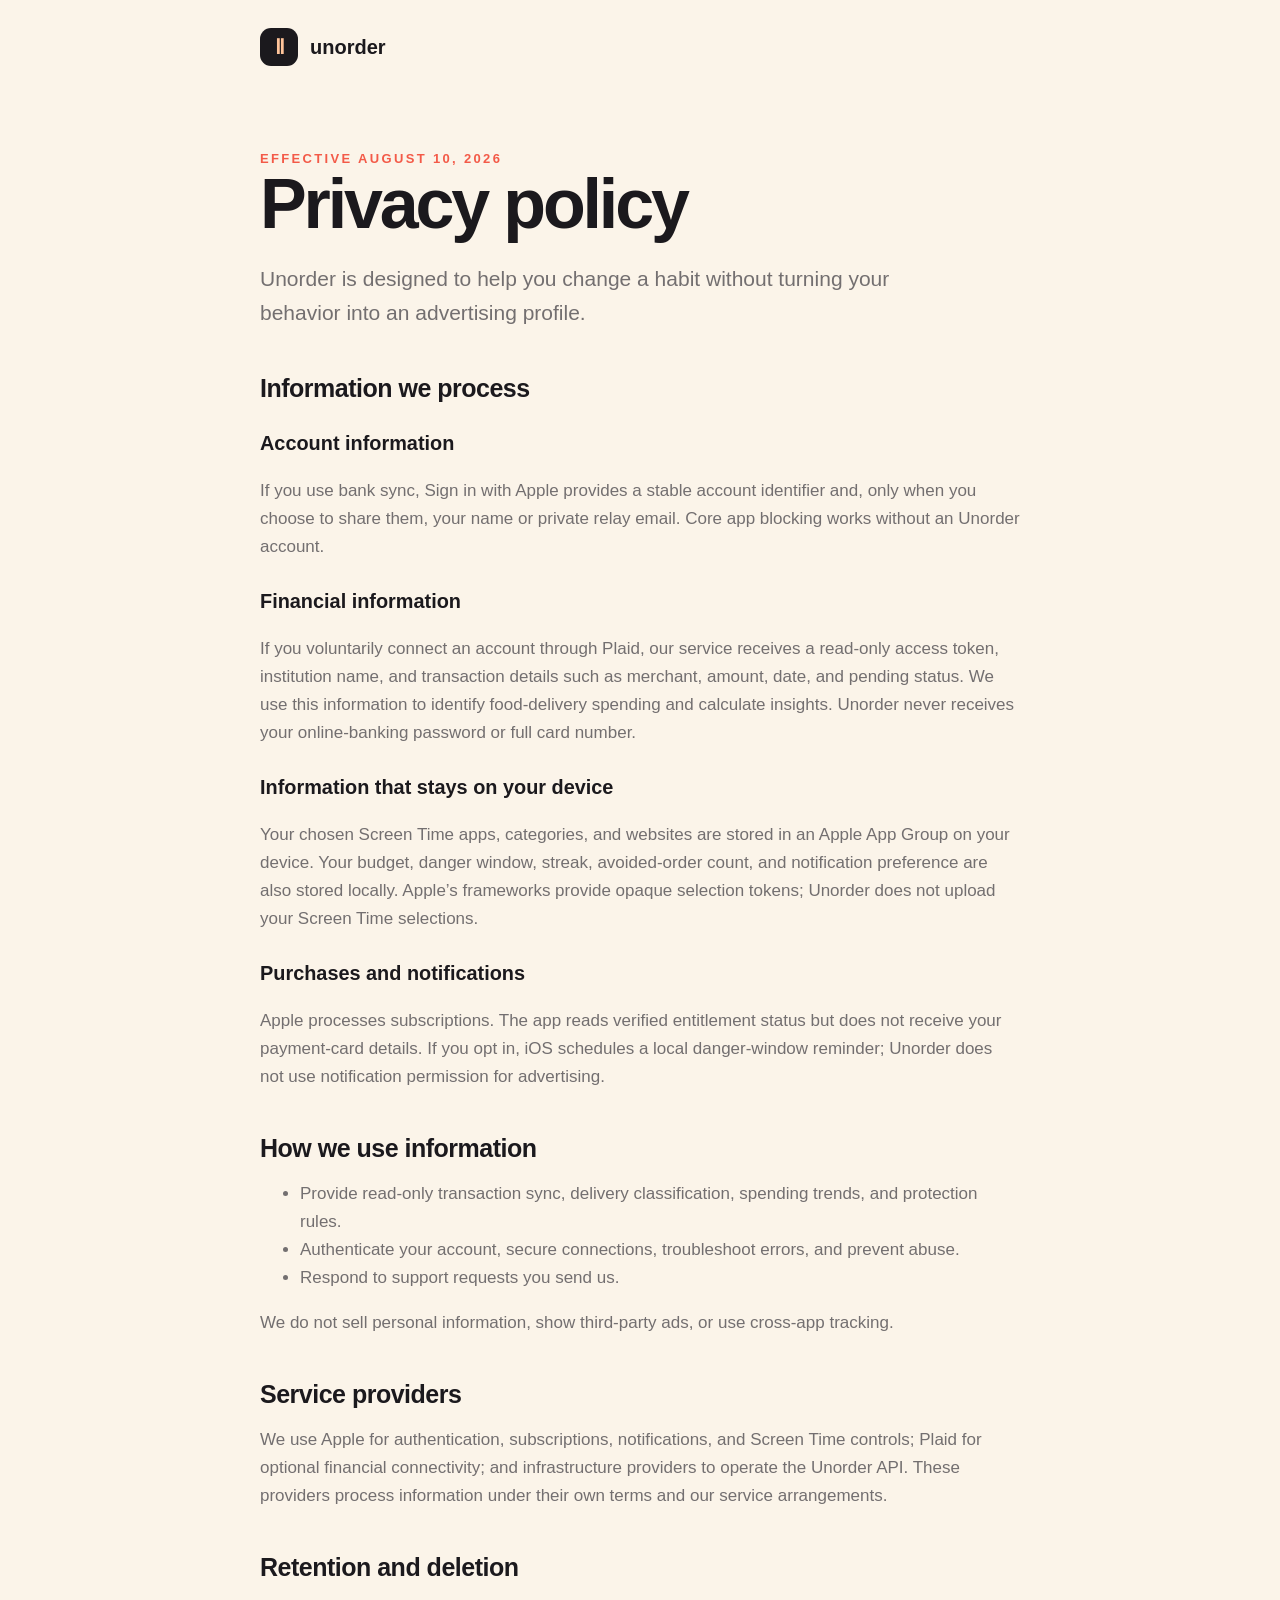
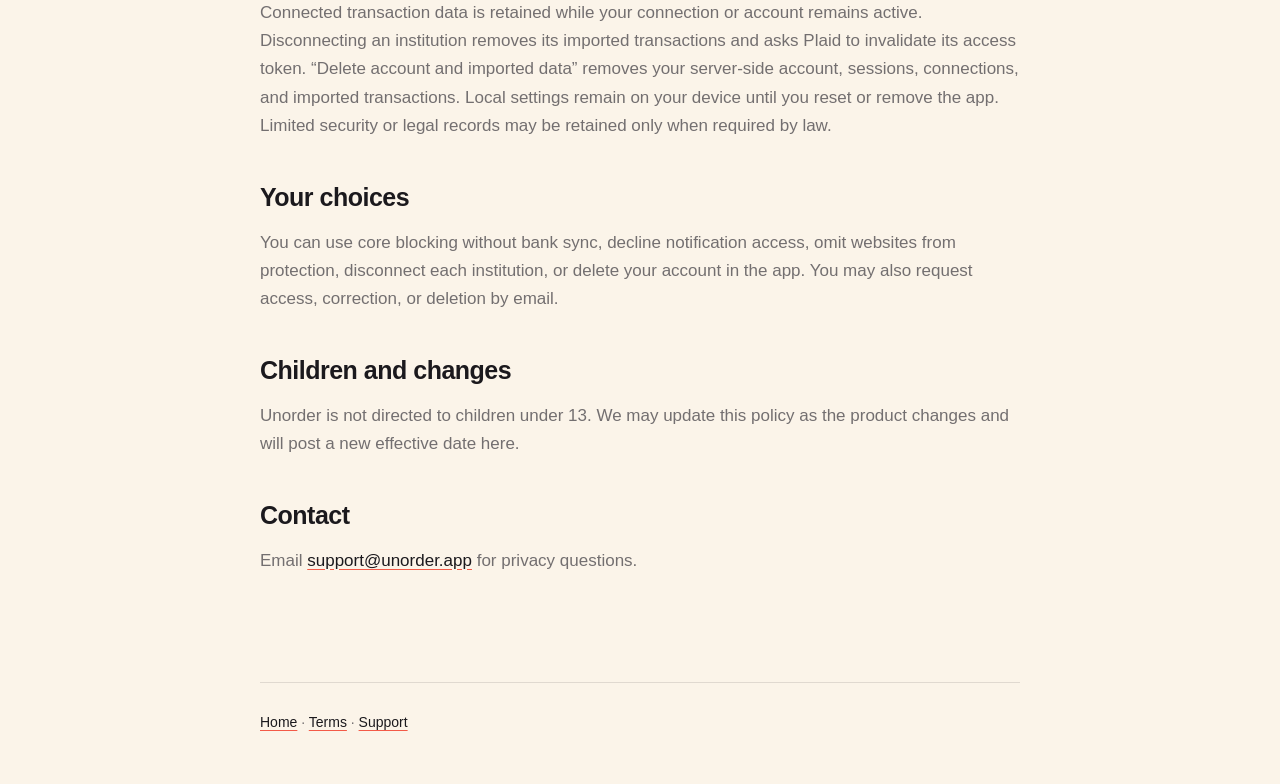
==== privacy.html @ b569569a "Build Unorder iOS 1.0" ====
<!doctype html><html lang="en"><head><meta charset="utf-8"><meta name="viewport" content="width=device-width,initial-scale=1"><title>Privacy Policy — Unorder</title><link rel="stylesheet" href="/styles.css"></head><body><nav><span class="mark">Ⅱ</span> unorder</nav><main><div class="eyebrow">Effective August 10, 2026</div><h1>Privacy policy</h1><p class="lede">Unorder is designed to help you change a habit without turning your behavior into an advertising profile.</p><h2>Information we process</h2><h3>Account information</h3><p>If you use bank sync, Sign in with Apple provides a stable account identifier and, only when you choose to share them, your name or private relay email. Core app blocking works without an Unorder account.</p><h3>Financial information</h3><p>If you voluntarily connect an account through Plaid, our service receives a read-only access token, institution name, and transaction details such as merchant, amount, date, and pending status. We use this information to identify food-delivery spending and calculate insights. Unorder never receives your online-banking password or full card number.</p><h3>Information that stays on your device</h3><p>Your chosen Screen Time apps, categories, and websites are stored in an Apple App Group on your device. Your budget, danger window, streak, avoided-order count, and notification preference are also stored locally. Apple’s frameworks provide opaque selection tokens; Unorder does not upload your Screen Time selections.</p><h3>Purchases and notifications</h3><p>Apple processes subscriptions. The app reads verified entitlement status but does not receive your payment-card details. If you opt in, iOS schedules a local danger-window reminder; Unorder does not use notification permission for advertising.</p><h2>How we use information</h2><ul><li>Provide read-only transaction sync, delivery classification, spending trends, and protection rules.</li><li>Authenticate your account, secure connections, troubleshoot errors, and prevent abuse.</li><li>Respond to support requests you send us.</li></ul><p>We do not sell personal information, show third-party ads, or use cross-app tracking.</p><h2>Service providers</h2><p>We use Apple for authentication, subscriptions, notifications, and Screen Time controls; Plaid for optional financial connectivity; and infrastructure providers to operate the Unorder API. These providers process information under their own terms and our service arrangements.</p><h2>Retention and deletion</h2><p>Connected transaction data is retained while your connection or account remains active. Disconnecting an institution removes its imported transactions and asks Plaid to invalidate its access token. “Delete account and imported data” removes your server-side account, sessions, connections, and imported transactions. Local settings remain on your device until you reset or remove the app. Limited security or legal records may be retained only when required by law.</p><h2>Your choices</h2><p>You can use core blocking without bank sync, decline notification access, omit websites from protection, disconnect each institution, or delete your account in the app. You may also request access, correction, or deletion by email.</p><h2>Children and changes</h2><p>Unorder is not directed to children under 13. We may update this policy as the product changes and will post a new effective date here.</p><h2>Contact</h2><p>Email <a href="mailto:support@unorder.app">support@unorder.app</a> for privacy questions.</p></main><footer><a href="/">Home</a> · <a href="/terms">Terms</a> · <a href="/support">Support</a></footer></body></html>
---- styles.css ----
:root { color-scheme: light; --ink:#1b191d; --cream:#fbf4e9; --coral:#f35a48; --peach:#ffc49a; --muted:#736f70; }
* { box-sizing: border-box; }
body { margin:0; background:var(--cream); color:var(--ink); font:17px/1.65 -apple-system,BlinkMacSystemFont,"SF Pro Text",sans-serif; }
nav,main,footer { width:min(760px,calc(100% - 40px)); margin:auto; }
nav { display:flex; align-items:center; gap:12px; padding:28px 0; font-weight:800; font-size:20px; }
.mark { display:grid; place-items:center; width:38px; height:38px; border-radius:11px; color:var(--peach); background:var(--ink); letter-spacing:-2px; }
main { padding:54px 0 90px; }
h1 { max-width:700px; margin:0 0 18px; font-size:clamp(42px,8vw,70px); line-height:1.02; letter-spacing:-.045em; }
h2 { margin:42px 0 10px; font-size:25px; line-height:1.2; letter-spacing:-.02em; }
h3 { margin:24px 0 6px; }
p,li { color:var(--muted); }
a { color:var(--ink); text-decoration-color:var(--coral); text-underline-offset:3px; }
.eyebrow { color:var(--coral); font-weight:800; font-size:13px; letter-spacing:.18em; text-transform:uppercase; }
.lede { font-size:21px; max-width:650px; }
.card { margin:30px 0; padding:24px; background:#fffaf3; border:1px solid rgba(27,25,29,.08); border-radius:24px; }
.button { display:inline-block; margin-top:12px; padding:12px 18px; border-radius:14px; background:var(--coral); color:white; font-weight:750; text-decoration:none; }
footer { border-top:1px solid rgba(27,25,29,.12); padding:28px 0 50px; color:var(--muted); font-size:14px; }
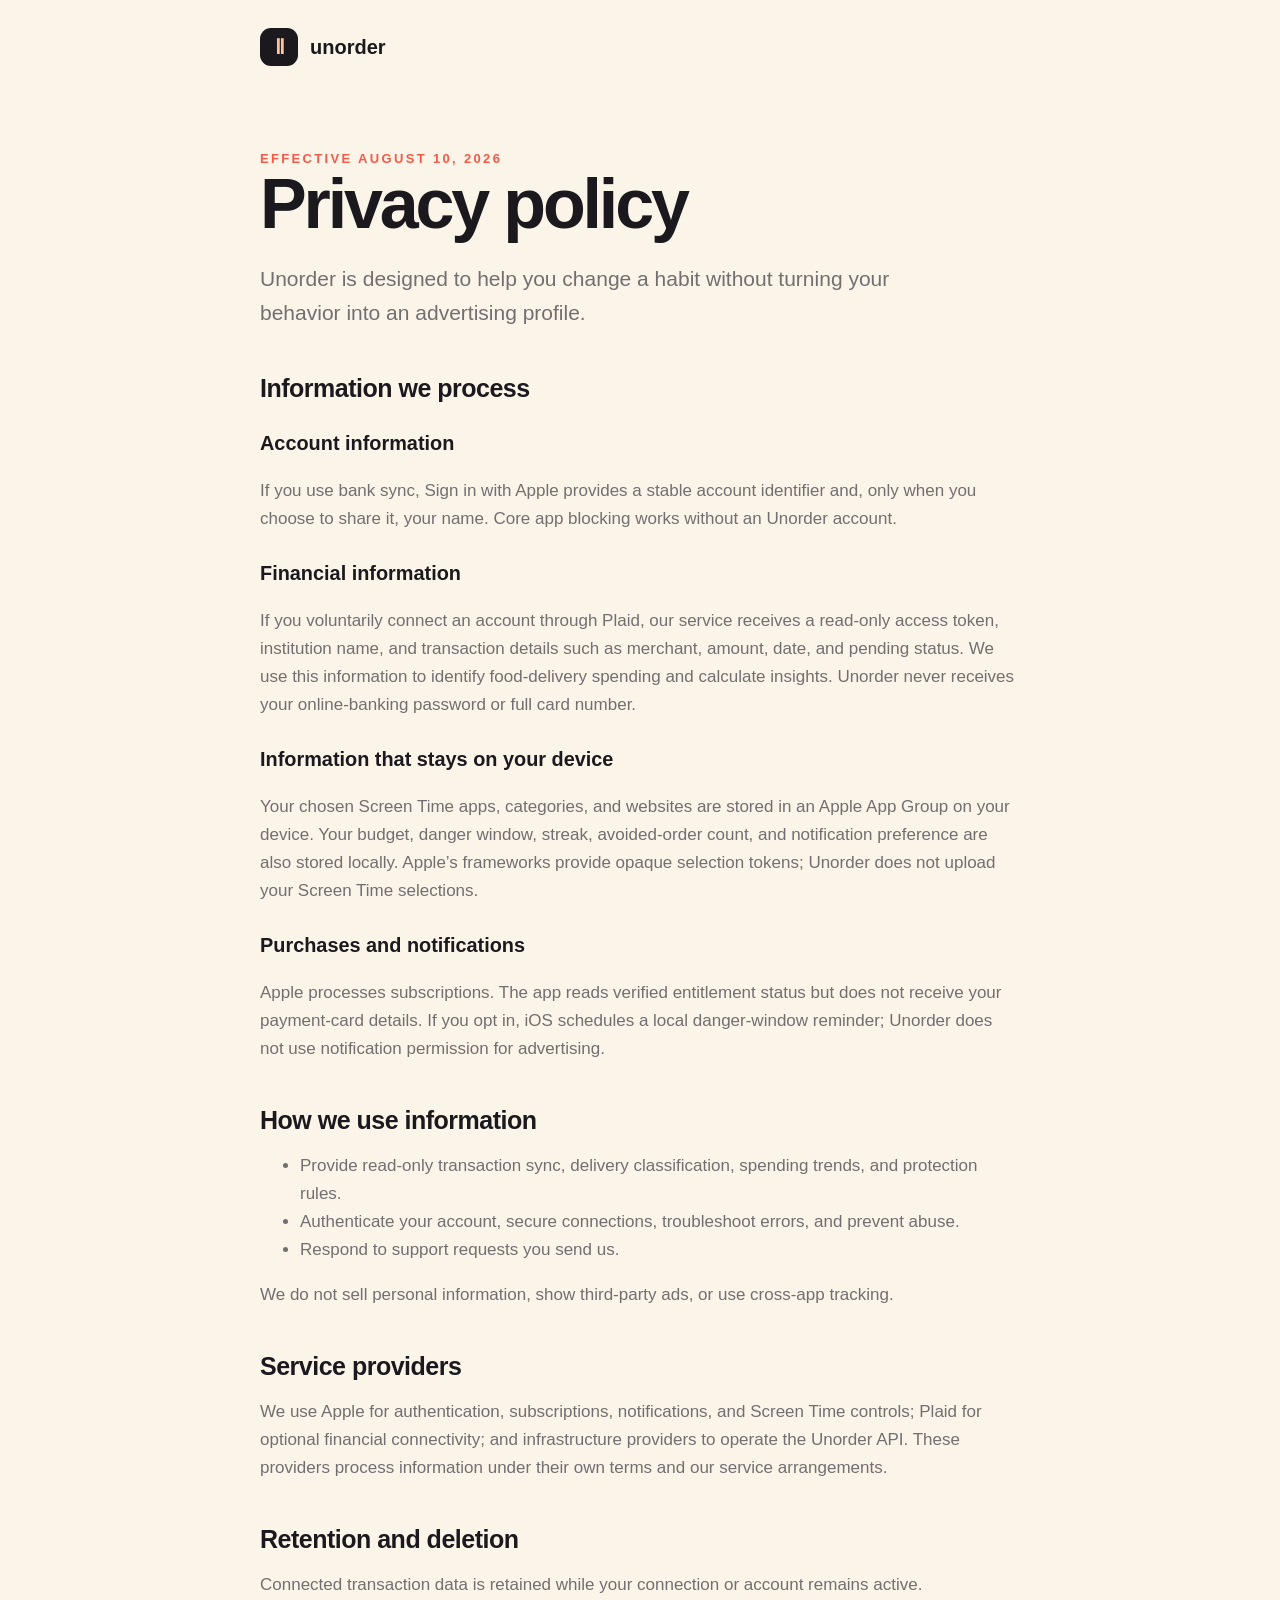
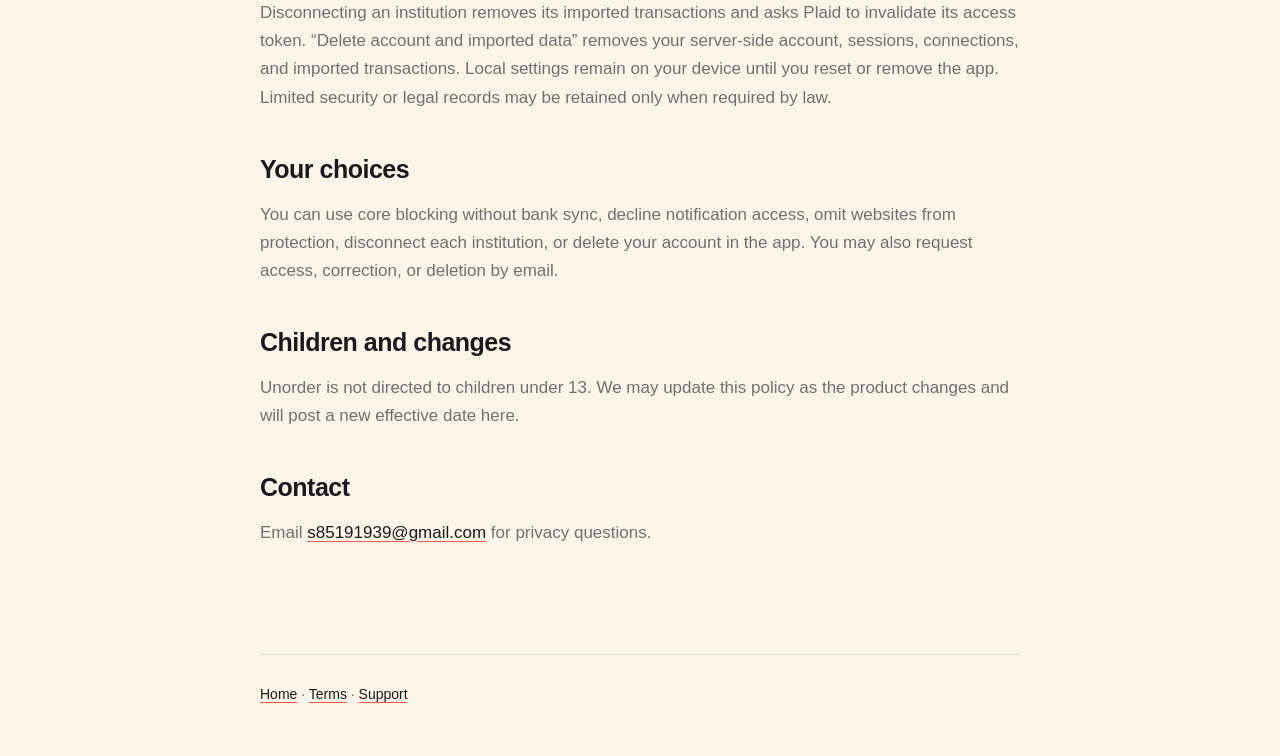
==== commit fe46acf1: "Polish Unorder for App Store submission" ====
--- a/privacy.html
+++ b/privacy.html
@@ -1,2 +1,2 @@
-<!doctype html><html lang="en"><head><meta charset="utf-8"><meta name="viewport" content="width=device-width,initial-scale=1"><title>Privacy Policy — Unorder</title><link rel="stylesheet" href="/styles.css"></head><body><nav><span class="mark">Ⅱ</span> unorder</nav><main><div class="eyebrow">Effective August 10, 2026</div><h1>Privacy policy</h1><p class="lede">Unorder is designed to help you change a habit without turning your behavior into an advertising profile.</p><h2>Information we process</h2><h3>Account information</h3><p>If you use bank sync, Sign in with Apple provides a stable account identifier and, only when you choose to share them, your name or private relay email. Core app blocking works without an Unorder account.</p><h3>Financial information</h3><p>If you voluntarily connect an account through Plaid, our service receives a read-only access token, institution name, and transaction details such as merchant, amount, date, and pending status. We use this information to identify food-delivery spending and calculate insights. Unorder never receives your online-banking password or full card number.</p><h3>Information that stays on your device</h3><p>Your chosen Screen Time apps, categories, and websites are stored in an Apple App Group on your device. Your budget, danger window, streak, avoided-order count, and notification preference are also stored locally. Apple’s frameworks provide opaque selection tokens; Unorder does not upload your Screen Time selections.</p><h3>Purchases and notifications</h3><p>Apple processes subscriptions. The app reads verified entitlement status but does not receive your payment-card details. If you opt in, iOS schedules a local danger-window reminder; Unorder does not use notification permission for advertising.</p><h2>How we use information</h2><ul><li>Provide read-only transaction sync, delivery classification, spending trends, and protection rules.</li><li>Authenticate your account, secure connections, troubleshoot errors, and prevent abuse.</li><li>Respond to support requests you send us.</li></ul><p>We do not sell personal information, show third-party ads, or use cross-app tracking.</p><h2>Service providers</h2><p>We use Apple for authentication, subscriptions, notifications, and Screen Time controls; Plaid for optional financial connectivity; and infrastructure providers to operate the Unorder API. These providers process information under their own terms and our service arrangements.</p><h2>Retention and deletion</h2><p>Connected transaction data is retained while your connection or account remains active. Disconnecting an institution removes its imported transactions and asks Plaid to invalidate its access token. “Delete account and imported data” removes your server-side account, sessions, connections, and imported transactions. Local settings remain on your device until you reset or remove the app. Limited security or legal records may be retained only when required by law.</p><h2>Your choices</h2><p>You can use core blocking without bank sync, decline notification access, omit websites from protection, disconnect each institution, or delete your account in the app. You may also request access, correction, or deletion by email.</p><h2>Children and changes</h2><p>Unorder is not directed to children under 13. We may update this policy as the product changes and will post a new effective date here.</p><h2>Contact</h2><p>Email <a href="mailto:support@unorder.app">support@unorder.app</a> for privacy questions.</p></main><footer><a href="/">Home</a> · <a href="/terms">Terms</a> · <a href="/support">Support</a></footer></body></html>
+<!doctype html><html lang="en"><head><meta charset="utf-8"><meta name="viewport" content="width=device-width,initial-scale=1"><title>Privacy Policy — Unorder</title><link rel="stylesheet" href="styles.css"></head><body><nav><span class="mark">Ⅱ</span> unorder</nav><main><div class="eyebrow">Effective August 10, 2026</div><h1>Privacy policy</h1><p class="lede">Unorder is designed to help you change a habit without turning your behavior into an advertising profile.</p><h2>Information we process</h2><h3>Account information</h3><p>If you use bank sync, Sign in with Apple provides a stable account identifier and, only when you choose to share it, your name. Core app blocking works without an Unorder account.</p><h3>Financial information</h3><p>If you voluntarily connect an account through Plaid, our service receives a read-only access token, institution name, and transaction details such as merchant, amount, date, and pending status. We use this information to identify food-delivery spending and calculate insights. Unorder never receives your online-banking password or full card number.</p><h3>Information that stays on your device</h3><p>Your chosen Screen Time apps, categories, and websites are stored in an Apple App Group on your device. Your budget, danger window, streak, avoided-order count, and notification preference are also stored locally. Apple’s frameworks provide opaque selection tokens; Unorder does not upload your Screen Time selections.</p><h3>Purchases and notifications</h3><p>Apple processes subscriptions. The app reads verified entitlement status but does not receive your payment-card details. If you opt in, iOS schedules a local danger-window reminder; Unorder does not use notification permission for advertising.</p><h2>How we use information</h2><ul><li>Provide read-only transaction sync, delivery classification, spending trends, and protection rules.</li><li>Authenticate your account, secure connections, troubleshoot errors, and prevent abuse.</li><li>Respond to support requests you send us.</li></ul><p>We do not sell personal information, show third-party ads, or use cross-app tracking.</p><h2>Service providers</h2><p>We use Apple for authentication, subscriptions, notifications, and Screen Time controls; Plaid for optional financial connectivity; and infrastructure providers to operate the Unorder API. These providers process information under their own terms and our service arrangements.</p><h2>Retention and deletion</h2><p>Connected transaction data is retained while your connection or account remains active. Disconnecting an institution removes its imported transactions and asks Plaid to invalidate its access token. “Delete account and imported data” removes your server-side account, sessions, connections, and imported transactions. Local settings remain on your device until you reset or remove the app. Limited security or legal records may be retained only when required by law.</p><h2>Your choices</h2><p>You can use core blocking without bank sync, decline notification access, omit websites from protection, disconnect each institution, or delete your account in the app. You may also request access, correction, or deletion by email.</p><h2>Children and changes</h2><p>Unorder is not directed to children under 13. We may update this policy as the product changes and will post a new effective date here.</p><h2>Contact</h2><p>Email <a href="mailto:s85191939@gmail.com">s85191939@gmail.com</a> for privacy questions.</p></main><footer><a href="index.html">Home</a> · <a href="terms.html">Terms</a> · <a href="support.html">Support</a></footer></body></html>
 
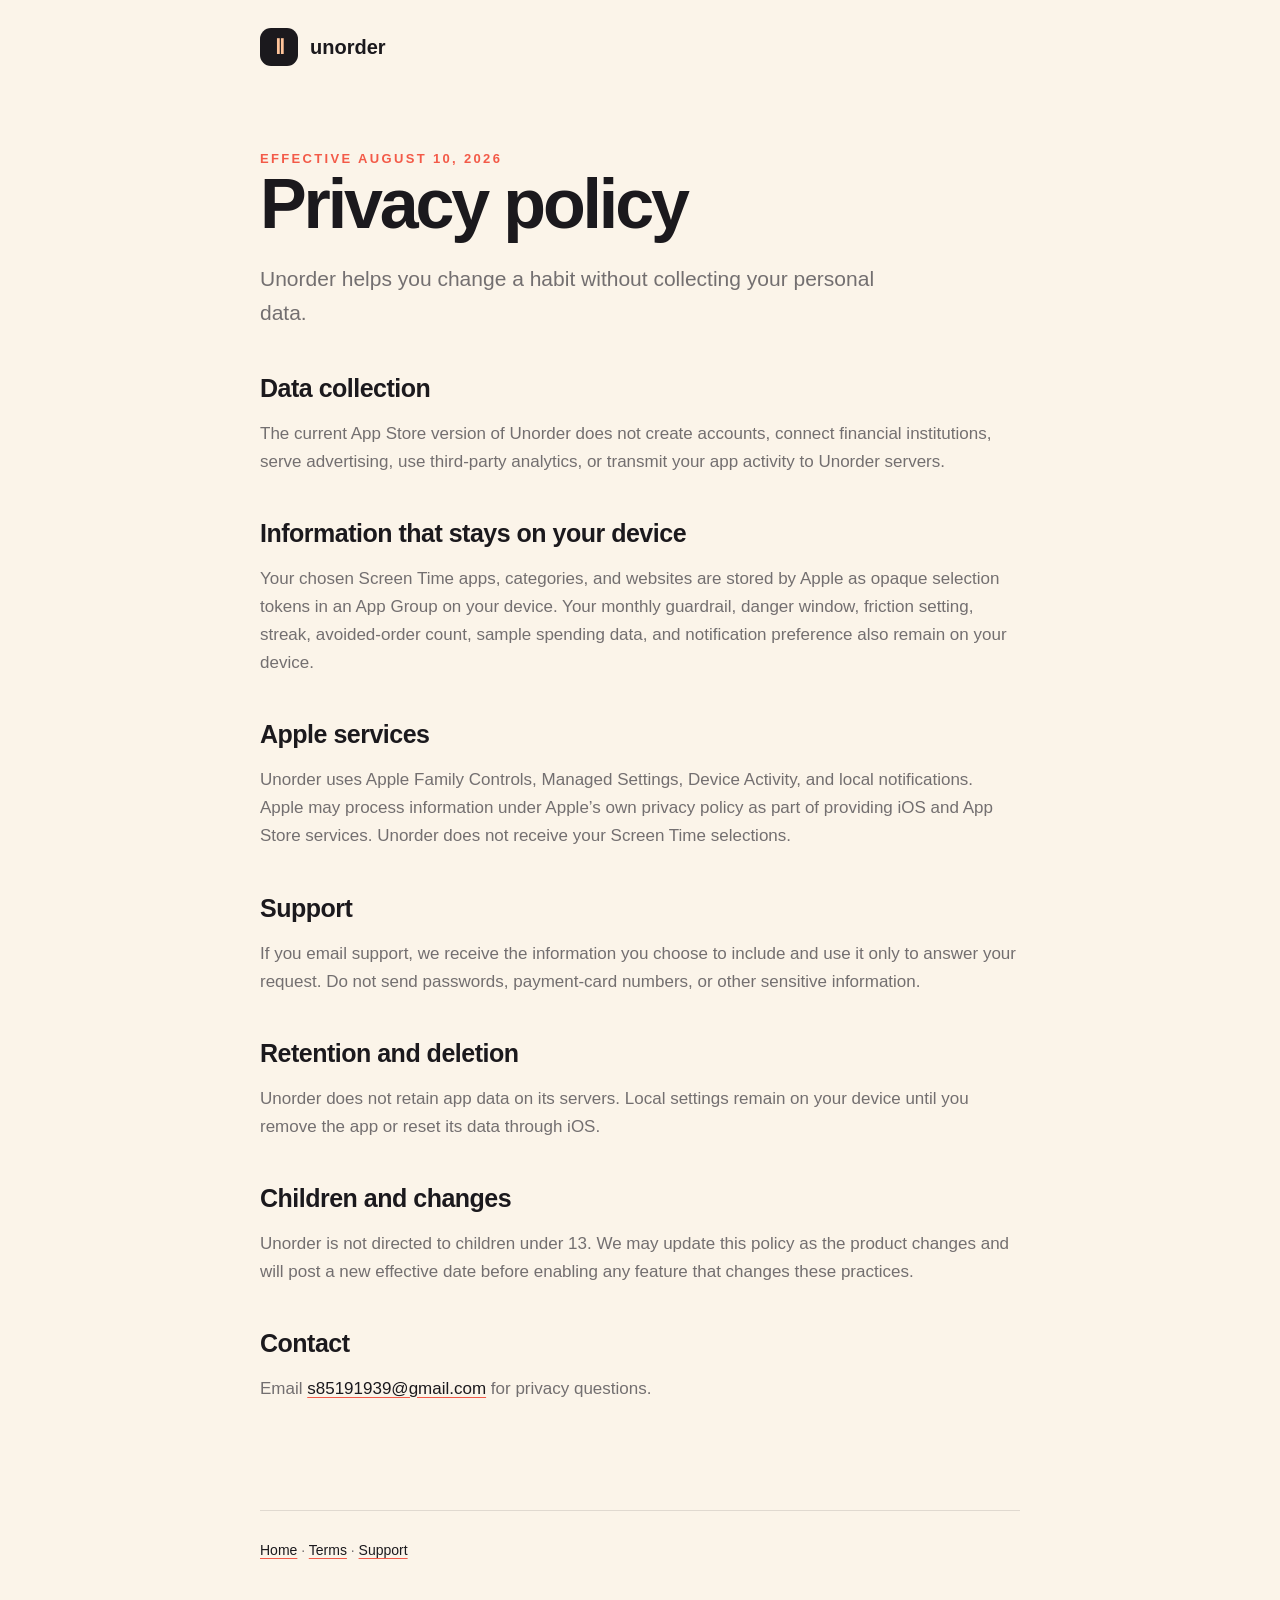
==== commit 7e1effe9: "Align public policies with free on-device release" ====
--- a/privacy.html
+++ b/privacy.html
@@ -1,2 +1 @@
-<!doctype html><html lang="en"><head><meta charset="utf-8"><meta name="viewport" content="width=device-width,initial-scale=1"><title>Privacy Policy — Unorder</title><link rel="stylesheet" href="styles.css"></head><body><nav><span class="mark">Ⅱ</span> unorder</nav><main><div class="eyebrow">Effective August 10, 2026</div><h1>Privacy policy</h1><p class="lede">Unorder is designed to help you change a habit without turning your behavior into an advertising profile.</p><h2>Information we process</h2><h3>Account information</h3><p>If you use bank sync, Sign in with Apple provides a stable account identifier and, only when you choose to share it, your name. Core app blocking works without an Unorder account.</p><h3>Financial information</h3><p>If you voluntarily connect an account through Plaid, our service receives a read-only access token, institution name, and transaction details such as merchant, amount, date, and pending status. We use this information to identify food-delivery spending and calculate insights. Unorder never receives your online-banking password or full card number.</p><h3>Information that stays on your device</h3><p>Your chosen Screen Time apps, categories, and websites are stored in an Apple App Group on your device. Your budget, danger window, streak, avoided-order count, and notification preference are also stored locally. Apple’s frameworks provide opaque selection tokens; Unorder does not upload your Screen Time selections.</p><h3>Purchases and notifications</h3><p>Apple processes subscriptions. The app reads verified entitlement status but does not receive your payment-card details. If you opt in, iOS schedules a local danger-window reminder; Unorder does not use notification permission for advertising.</p><h2>How we use information</h2><ul><li>Provide read-only transaction sync, delivery classification, spending trends, and protection rules.</li><li>Authenticate your account, secure connections, troubleshoot errors, and prevent abuse.</li><li>Respond to support requests you send us.</li></ul><p>We do not sell personal information, show third-party ads, or use cross-app tracking.</p><h2>Service providers</h2><p>We use Apple for authentication, subscriptions, notifications, and Screen Time controls; Plaid for optional financial connectivity; and infrastructure providers to operate the Unorder API. These providers process information under their own terms and our service arrangements.</p><h2>Retention and deletion</h2><p>Connected transaction data is retained while your connection or account remains active. Disconnecting an institution removes its imported transactions and asks Plaid to invalidate its access token. “Delete account and imported data” removes your server-side account, sessions, connections, and imported transactions. Local settings remain on your device until you reset or remove the app. Limited security or legal records may be retained only when required by law.</p><h2>Your choices</h2><p>You can use core blocking without bank sync, decline notification access, omit websites from protection, disconnect each institution, or delete your account in the app. You may also request access, correction, or deletion by email.</p><h2>Children and changes</h2><p>Unorder is not directed to children under 13. We may update this policy as the product changes and will post a new effective date here.</p><h2>Contact</h2><p>Email <a href="mailto:s85191939@gmail.com">s85191939@gmail.com</a> for privacy questions.</p></main><footer><a href="index.html">Home</a> · <a href="terms.html">Terms</a> · <a href="support.html">Support</a></footer></body></html>
-
+<!doctype html><html lang="en"><head><meta charset="utf-8"><meta name="viewport" content="width=device-width,initial-scale=1"><title>Privacy Policy — Unorder</title><link rel="stylesheet" href="styles.css"></head><body><nav><span class="mark">Ⅱ</span> unorder</nav><main><div class="eyebrow">Effective August 10, 2026</div><h1>Privacy policy</h1><p class="lede">Unorder helps you change a habit without collecting your personal data.</p><h2>Data collection</h2><p>The current App Store version of Unorder does not create accounts, connect financial institutions, serve advertising, use third-party analytics, or transmit your app activity to Unorder servers.</p><h2>Information that stays on your device</h2><p>Your chosen Screen Time apps, categories, and websites are stored by Apple as opaque selection tokens in an App Group on your device. Your monthly guardrail, danger window, friction setting, streak, avoided-order count, sample spending data, and notification preference also remain on your device.</p><h2>Apple services</h2><p>Unorder uses Apple Family Controls, Managed Settings, Device Activity, and local notifications. Apple may process information under Apple’s own privacy policy as part of providing iOS and App Store services. Unorder does not receive your Screen Time selections.</p><h2>Support</h2><p>If you email support, we receive the information you choose to include and use it only to answer your request. Do not send passwords, payment-card numbers, or other sensitive information.</p><h2>Retention and deletion</h2><p>Unorder does not retain app data on its servers. Local settings remain on your device until you remove the app or reset its data through iOS.</p><h2>Children and changes</h2><p>Unorder is not directed to children under 13. We may update this policy as the product changes and will post a new effective date before enabling any feature that changes these practices.</p><h2>Contact</h2><p>Email <a href="mailto:s85191939@gmail.com">s85191939@gmail.com</a> for privacy questions.</p></main><footer><a href="index.html">Home</a> · <a href="terms.html">Terms</a> · <a href="support.html">Support</a></footer></body></html>
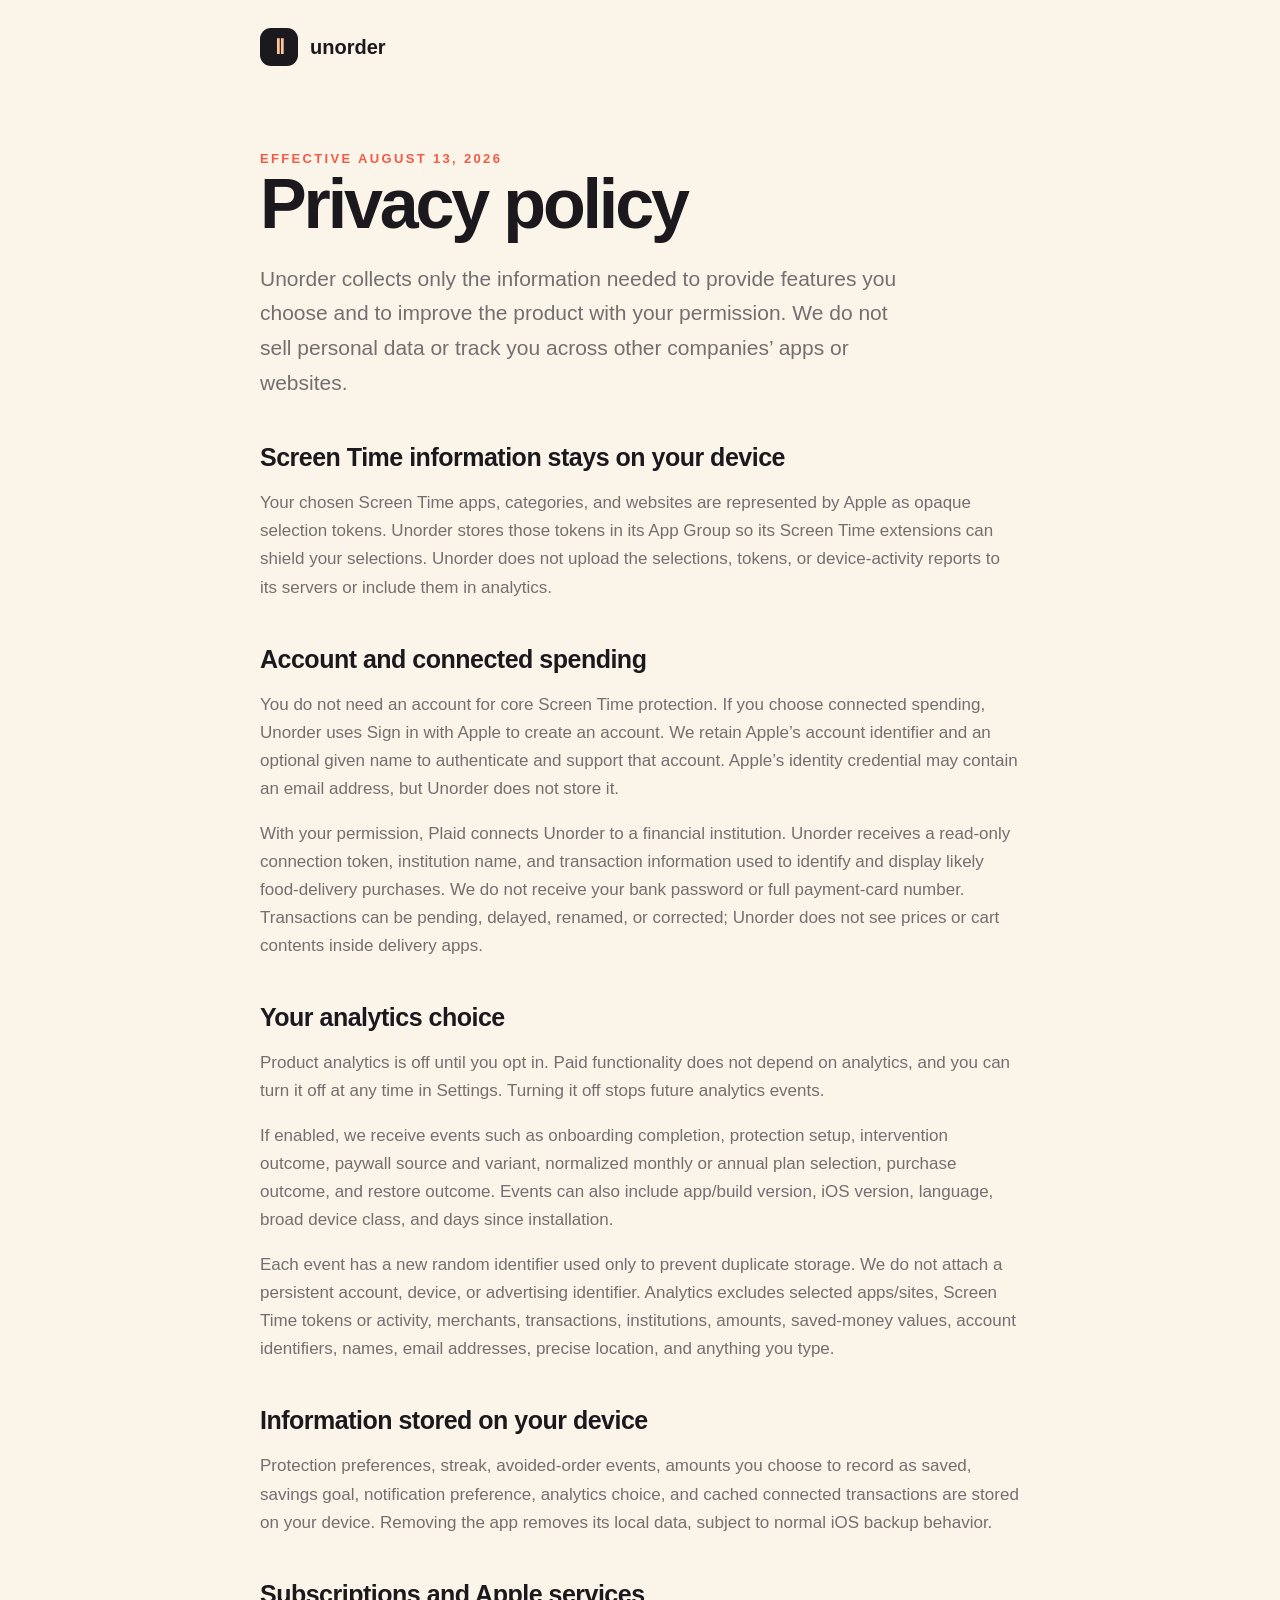
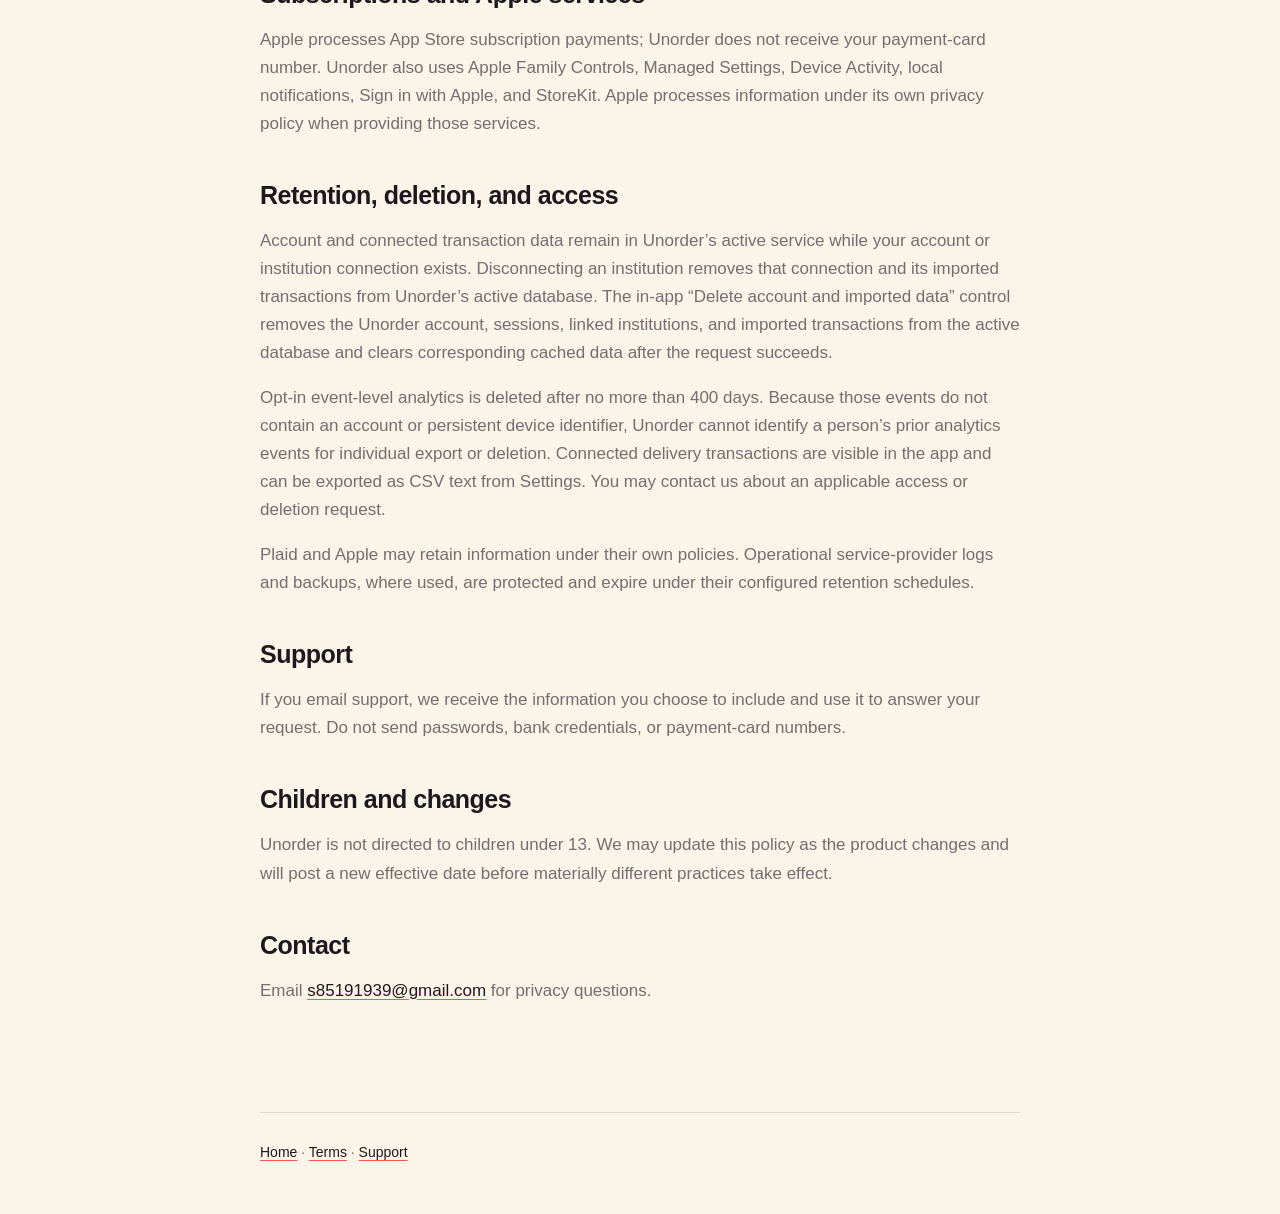
==== commit b2ec545d: "Update policies for Unorder v2" ====
--- a/privacy.html
+++ b/privacy.html
@@ -1 +1,41 @@
-<!doctype html><html lang="en"><head><meta charset="utf-8"><meta name="viewport" content="width=device-width,initial-scale=1"><title>Privacy Policy — Unorder</title><link rel="stylesheet" href="styles.css"></head><body><nav><span class="mark">Ⅱ</span> unorder</nav><main><div class="eyebrow">Effective August 10, 2026</div><h1>Privacy policy</h1><p class="lede">Unorder helps you change a habit without collecting your personal data.</p><h2>Data collection</h2><p>The current App Store version of Unorder does not create accounts, connect financial institutions, serve advertising, use third-party analytics, or transmit your app activity to Unorder servers.</p><h2>Information that stays on your device</h2><p>Your chosen Screen Time apps, categories, and websites are stored by Apple as opaque selection tokens in an App Group on your device. Your monthly guardrail, danger window, friction setting, streak, avoided-order count, sample spending data, and notification preference also remain on your device.</p><h2>Apple services</h2><p>Unorder uses Apple Family Controls, Managed Settings, Device Activity, and local notifications. Apple may process information under Apple’s own privacy policy as part of providing iOS and App Store services. Unorder does not receive your Screen Time selections.</p><h2>Support</h2><p>If you email support, we receive the information you choose to include and use it only to answer your request. Do not send passwords, payment-card numbers, or other sensitive information.</p><h2>Retention and deletion</h2><p>Unorder does not retain app data on its servers. Local settings remain on your device until you remove the app or reset its data through iOS.</p><h2>Children and changes</h2><p>Unorder is not directed to children under 13. We may update this policy as the product changes and will post a new effective date before enabling any feature that changes these practices.</p><h2>Contact</h2><p>Email <a href="mailto:s85191939@gmail.com">s85191939@gmail.com</a> for privacy questions.</p></main><footer><a href="index.html">Home</a> · <a href="terms.html">Terms</a> · <a href="support.html">Support</a></footer></body></html>
+<!doctype html>
+<html lang="en">
+<head>
+  <meta charset="utf-8">
+  <meta name="viewport" content="width=device-width,initial-scale=1">
+  <title>Privacy Policy — Unorder</title>
+  <link rel="stylesheet" href="styles.css">
+</head>
+<body>
+<nav><span class="mark">Ⅱ</span> unorder</nav>
+<main>
+  <div class="eyebrow">Effective August 13, 2026</div>
+  <h1>Privacy policy</h1>
+  <p class="lede">Unorder collects only the information needed to provide features you choose and to improve the product with your permission. We do not sell personal data or track you across other companies’ apps or websites.</p>
+  <h2>Screen Time information stays on your device</h2>
+  <p>Your chosen Screen Time apps, categories, and websites are represented by Apple as opaque selection tokens. Unorder stores those tokens in its App Group so its Screen Time extensions can shield your selections. Unorder does not upload the selections, tokens, or device-activity reports to its servers or include them in analytics.</p>
+  <h2>Account and connected spending</h2>
+  <p>You do not need an account for core Screen Time protection. If you choose connected spending, Unorder uses Sign in with Apple to create an account. We retain Apple’s account identifier and an optional given name to authenticate and support that account. Apple’s identity credential may contain an email address, but Unorder does not store it.</p>
+  <p>With your permission, Plaid connects Unorder to a financial institution. Unorder receives a read-only connection token, institution name, and transaction information used to identify and display likely food-delivery purchases. We do not receive your bank password or full payment-card number. Transactions can be pending, delayed, renamed, or corrected; Unorder does not see prices or cart contents inside delivery apps.</p>
+  <h2>Your analytics choice</h2>
+  <p>Product analytics is off until you opt in. Paid functionality does not depend on analytics, and you can turn it off at any time in Settings. Turning it off stops future analytics events.</p>
+  <p>If enabled, we receive events such as onboarding completion, protection setup, intervention outcome, paywall source and variant, normalized monthly or annual plan selection, purchase outcome, and restore outcome. Events can also include app/build version, iOS version, language, broad device class, and days since installation.</p>
+  <p>Each event has a new random identifier used only to prevent duplicate storage. We do not attach a persistent account, device, or advertising identifier. Analytics excludes selected apps/sites, Screen Time tokens or activity, merchants, transactions, institutions, amounts, saved-money values, account identifiers, names, email addresses, precise location, and anything you type.</p>
+  <h2>Information stored on your device</h2>
+  <p>Protection preferences, streak, avoided-order events, amounts you choose to record as saved, savings goal, notification preference, analytics choice, and cached connected transactions are stored on your device. Removing the app removes its local data, subject to normal iOS backup behavior.</p>
+  <h2>Subscriptions and Apple services</h2>
+  <p>Apple processes App Store subscription payments; Unorder does not receive your payment-card number. Unorder also uses Apple Family Controls, Managed Settings, Device Activity, local notifications, Sign in with Apple, and StoreKit. Apple processes information under its own privacy policy when providing those services.</p>
+  <h2>Retention, deletion, and access</h2>
+  <p>Account and connected transaction data remain in Unorder’s active service while your account or institution connection exists. Disconnecting an institution removes that connection and its imported transactions from Unorder’s active database. The in-app “Delete account and imported data” control removes the Unorder account, sessions, linked institutions, and imported transactions from the active database and clears corresponding cached data after the request succeeds.</p>
+  <p>Opt-in event-level analytics is deleted after no more than 400 days. Because those events do not contain an account or persistent device identifier, Unorder cannot identify a person’s prior analytics events for individual export or deletion. Connected delivery transactions are visible in the app and can be exported as CSV text from Settings. You may contact us about an applicable access or deletion request.</p>
+  <p>Plaid and Apple may retain information under their own policies. Operational service-provider logs and backups, where used, are protected and expire under their configured retention schedules.</p>
+  <h2>Support</h2>
+  <p>If you email support, we receive the information you choose to include and use it to answer your request. Do not send passwords, bank credentials, or payment-card numbers.</p>
+  <h2>Children and changes</h2>
+  <p>Unorder is not directed to children under 13. We may update this policy as the product changes and will post a new effective date before materially different practices take effect.</p>
+  <h2>Contact</h2>
+  <p>Email <a href="mailto:s85191939@gmail.com">s85191939@gmail.com</a> for privacy questions.</p>
+</main>
+<footer><a href="index.html">Home</a> · <a href="terms.html">Terms</a> · <a href="support.html">Support</a></footer>
+</body>
+</html>
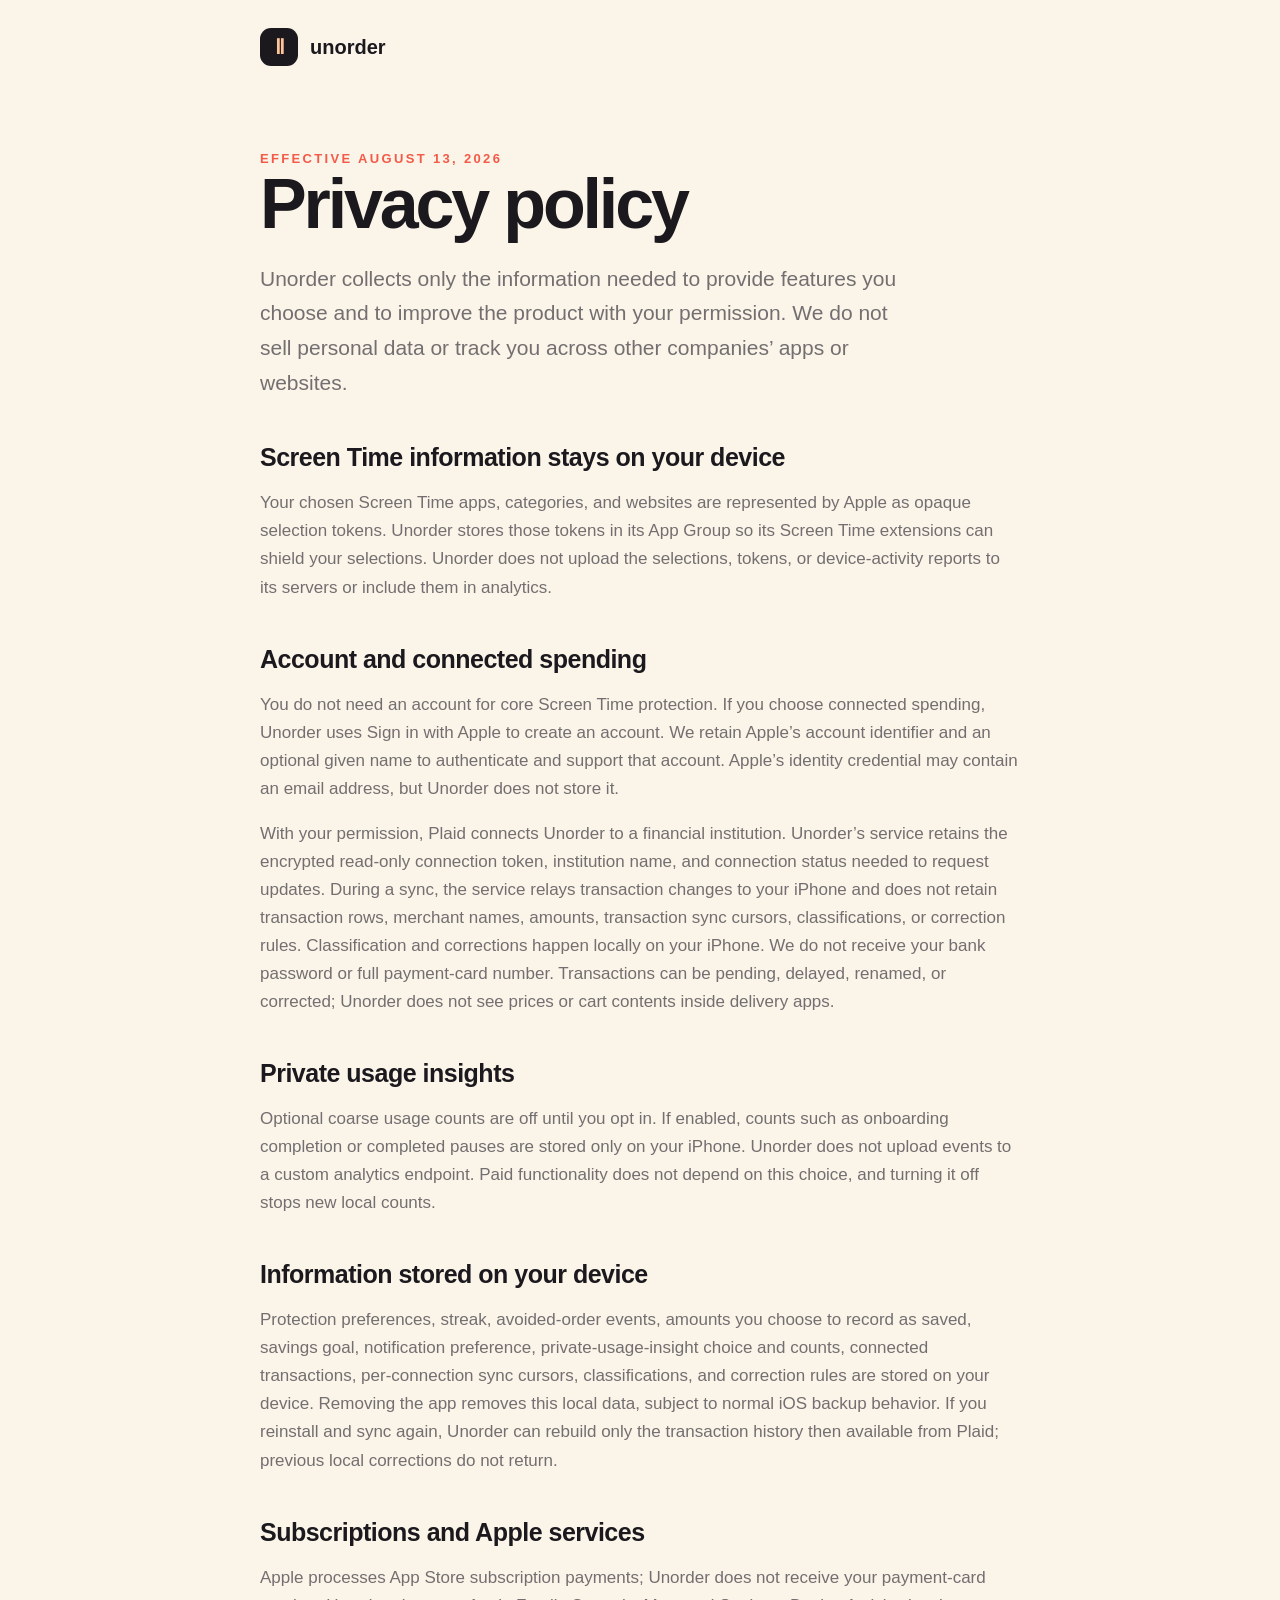
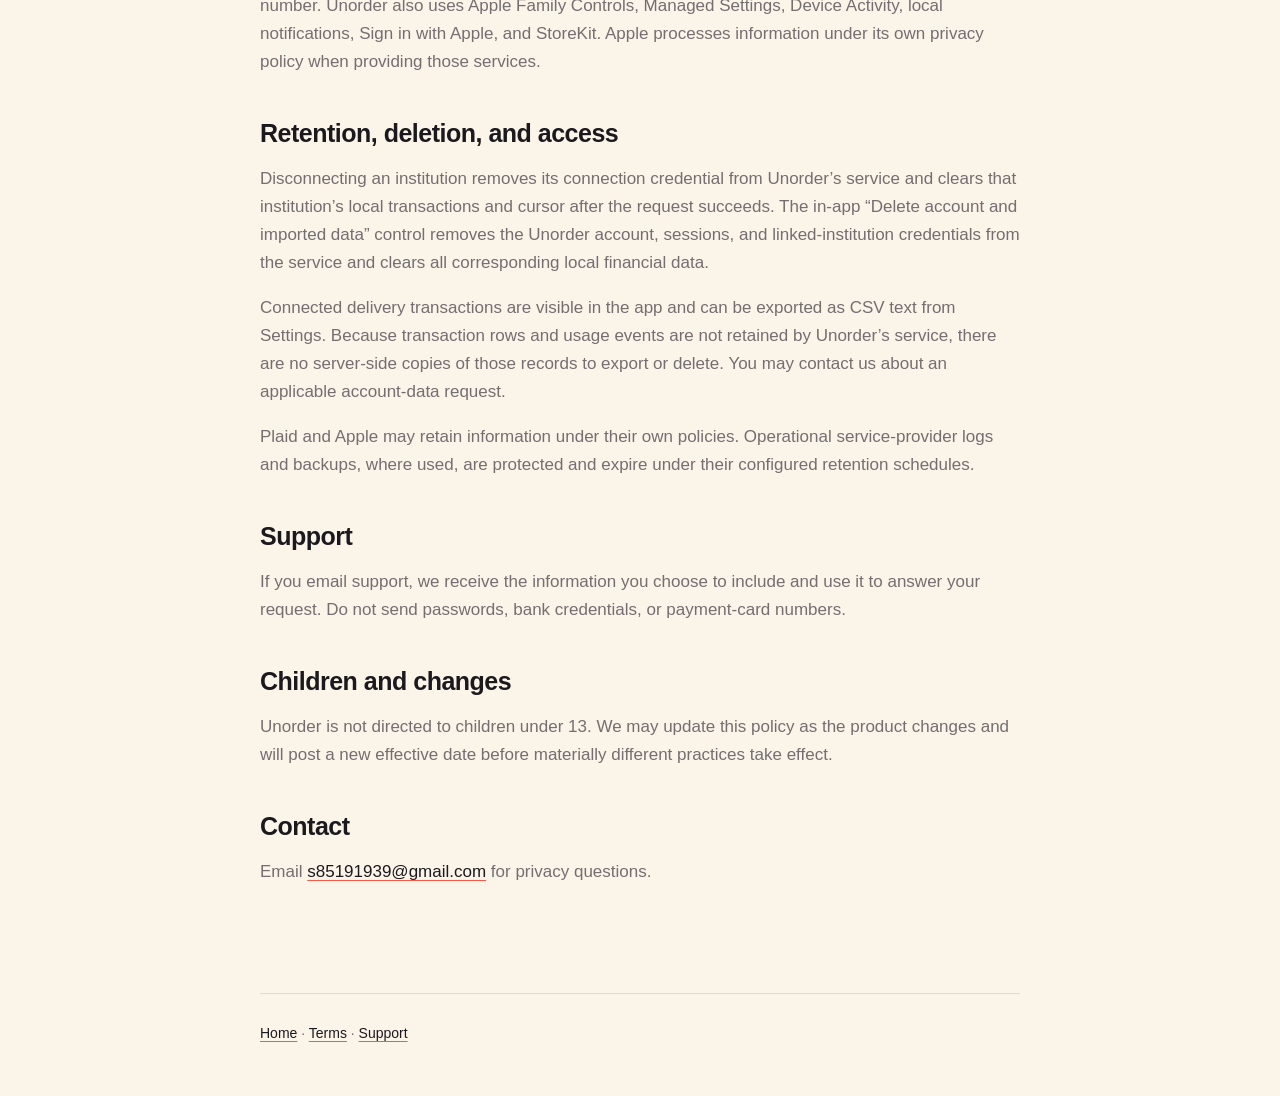
==== commit 99817fc5: "Document on-device financial privacy" ====
--- a/privacy.html
+++ b/privacy.html
@@ -16,18 +16,16 @@
   <p>Your chosen Screen Time apps, categories, and websites are represented by Apple as opaque selection tokens. Unorder stores those tokens in its App Group so its Screen Time extensions can shield your selections. Unorder does not upload the selections, tokens, or device-activity reports to its servers or include them in analytics.</p>
   <h2>Account and connected spending</h2>
   <p>You do not need an account for core Screen Time protection. If you choose connected spending, Unorder uses Sign in with Apple to create an account. We retain Apple’s account identifier and an optional given name to authenticate and support that account. Apple’s identity credential may contain an email address, but Unorder does not store it.</p>
-  <p>With your permission, Plaid connects Unorder to a financial institution. Unorder receives a read-only connection token, institution name, and transaction information used to identify and display likely food-delivery purchases. We do not receive your bank password or full payment-card number. Transactions can be pending, delayed, renamed, or corrected; Unorder does not see prices or cart contents inside delivery apps.</p>
-  <h2>Your analytics choice</h2>
-  <p>Product analytics is off until you opt in. Paid functionality does not depend on analytics, and you can turn it off at any time in Settings. Turning it off stops future analytics events.</p>
-  <p>If enabled, we receive events such as onboarding completion, protection setup, intervention outcome, paywall source and variant, normalized monthly or annual plan selection, purchase outcome, and restore outcome. Events can also include app/build version, iOS version, language, broad device class, and days since installation.</p>
-  <p>Each event has a new random identifier used only to prevent duplicate storage. We do not attach a persistent account, device, or advertising identifier. Analytics excludes selected apps/sites, Screen Time tokens or activity, merchants, transactions, institutions, amounts, saved-money values, account identifiers, names, email addresses, precise location, and anything you type.</p>
+  <p>With your permission, Plaid connects Unorder to a financial institution. Unorder’s service retains the encrypted read-only connection token, institution name, and connection status needed to request updates. During a sync, the service relays transaction changes to your iPhone and does not retain transaction rows, merchant names, amounts, transaction sync cursors, classifications, or correction rules. Classification and corrections happen locally on your iPhone. We do not receive your bank password or full payment-card number. Transactions can be pending, delayed, renamed, or corrected; Unorder does not see prices or cart contents inside delivery apps.</p>
+  <h2>Private usage insights</h2>
+  <p>Optional coarse usage counts are off until you opt in. If enabled, counts such as onboarding completion or completed pauses are stored only on your iPhone. Unorder does not upload events to a custom analytics endpoint. Paid functionality does not depend on this choice, and turning it off stops new local counts.</p>
   <h2>Information stored on your device</h2>
-  <p>Protection preferences, streak, avoided-order events, amounts you choose to record as saved, savings goal, notification preference, analytics choice, and cached connected transactions are stored on your device. Removing the app removes its local data, subject to normal iOS backup behavior.</p>
+  <p>Protection preferences, streak, avoided-order events, amounts you choose to record as saved, savings goal, notification preference, private-usage-insight choice and counts, connected transactions, per-connection sync cursors, classifications, and correction rules are stored on your device. Removing the app removes this local data, subject to normal iOS backup behavior. If you reinstall and sync again, Unorder can rebuild only the transaction history then available from Plaid; previous local corrections do not return.</p>
   <h2>Subscriptions and Apple services</h2>
   <p>Apple processes App Store subscription payments; Unorder does not receive your payment-card number. Unorder also uses Apple Family Controls, Managed Settings, Device Activity, local notifications, Sign in with Apple, and StoreKit. Apple processes information under its own privacy policy when providing those services.</p>
   <h2>Retention, deletion, and access</h2>
-  <p>Account and connected transaction data remain in Unorder’s active service while your account or institution connection exists. Disconnecting an institution removes that connection and its imported transactions from Unorder’s active database. The in-app “Delete account and imported data” control removes the Unorder account, sessions, linked institutions, and imported transactions from the active database and clears corresponding cached data after the request succeeds.</p>
-  <p>Opt-in event-level analytics is deleted after no more than 400 days. Because those events do not contain an account or persistent device identifier, Unorder cannot identify a person’s prior analytics events for individual export or deletion. Connected delivery transactions are visible in the app and can be exported as CSV text from Settings. You may contact us about an applicable access or deletion request.</p>
+  <p>Disconnecting an institution removes its connection credential from Unorder’s service and clears that institution’s local transactions and cursor after the request succeeds. The in-app “Delete account and imported data” control removes the Unorder account, sessions, and linked-institution credentials from the service and clears all corresponding local financial data.</p>
+  <p>Connected delivery transactions are visible in the app and can be exported as CSV text from Settings. Because transaction rows and usage events are not retained by Unorder’s service, there are no server-side copies of those records to export or delete. You may contact us about an applicable account-data request.</p>
   <p>Plaid and Apple may retain information under their own policies. Operational service-provider logs and backups, where used, are protected and expire under their configured retention schedules.</p>
   <h2>Support</h2>
   <p>If you email support, we receive the information you choose to include and use it to answer your request. Do not send passwords, bank credentials, or payment-card numbers.</p>
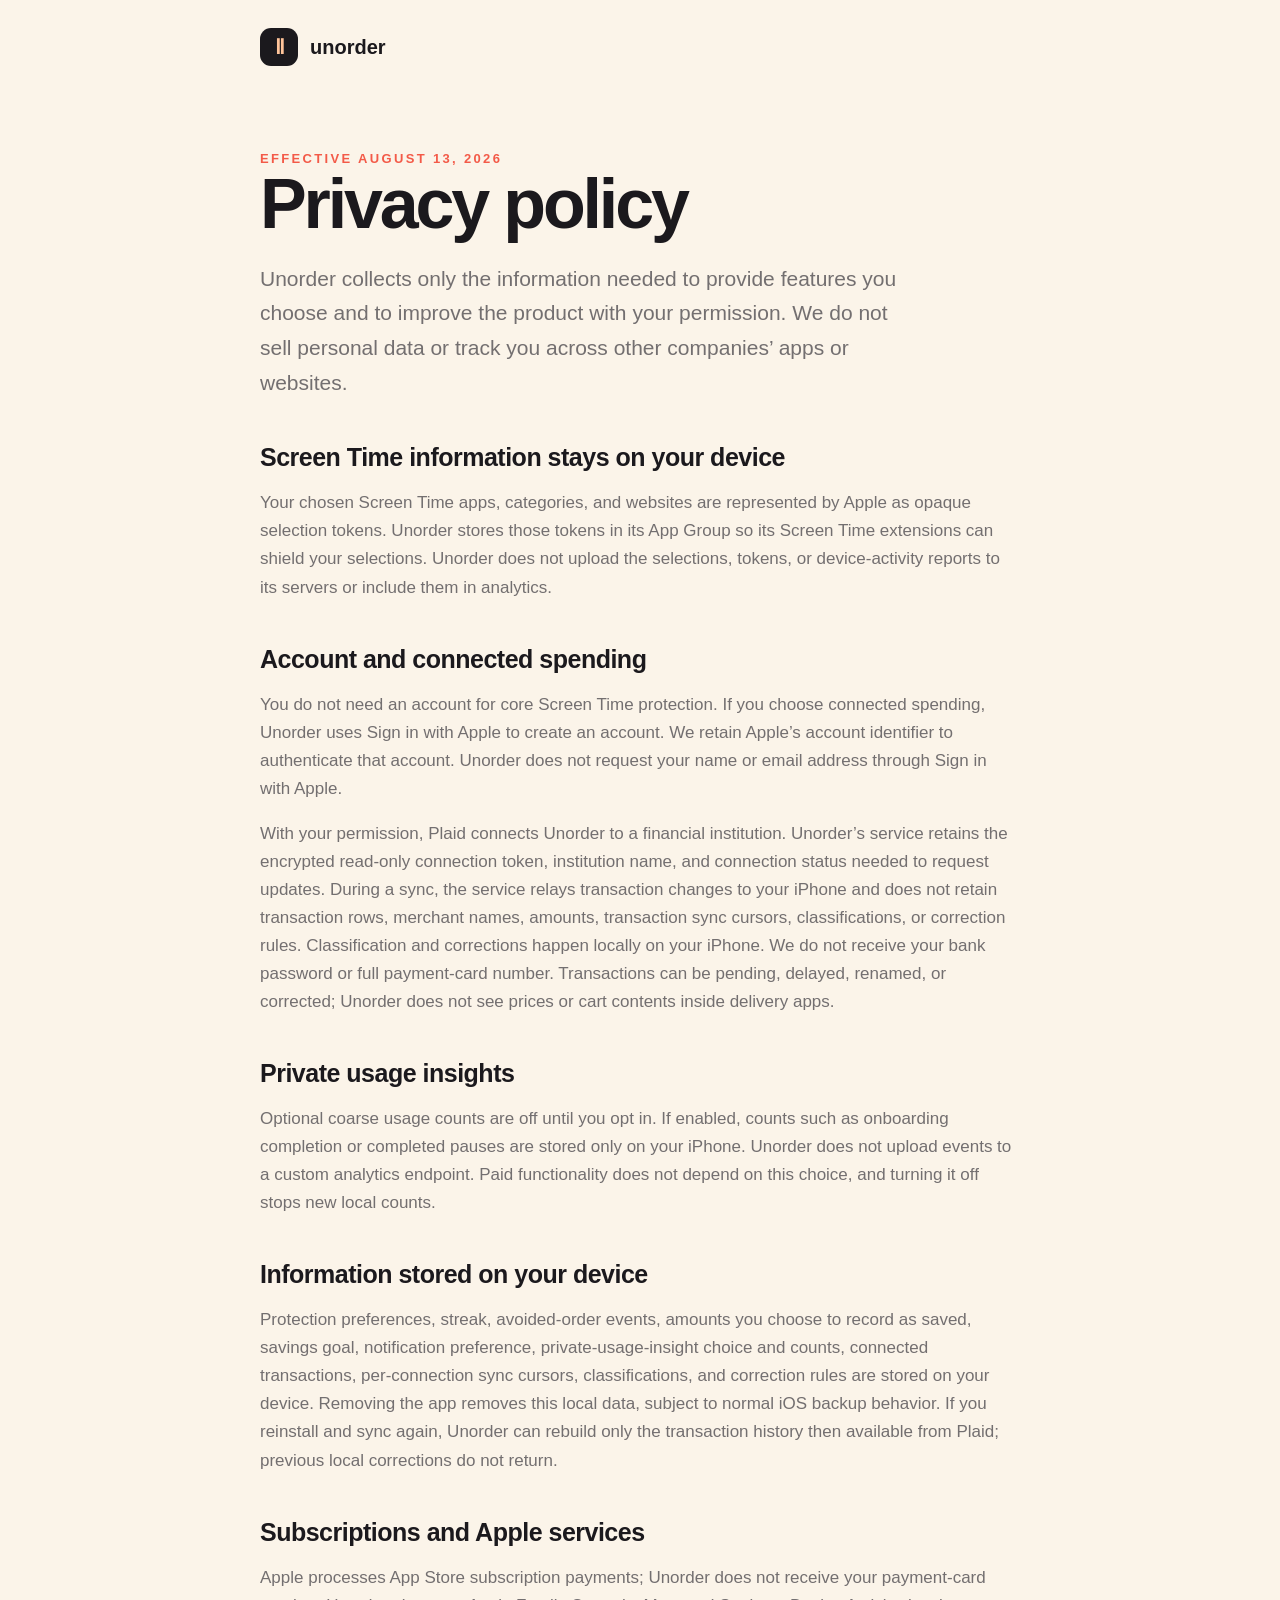
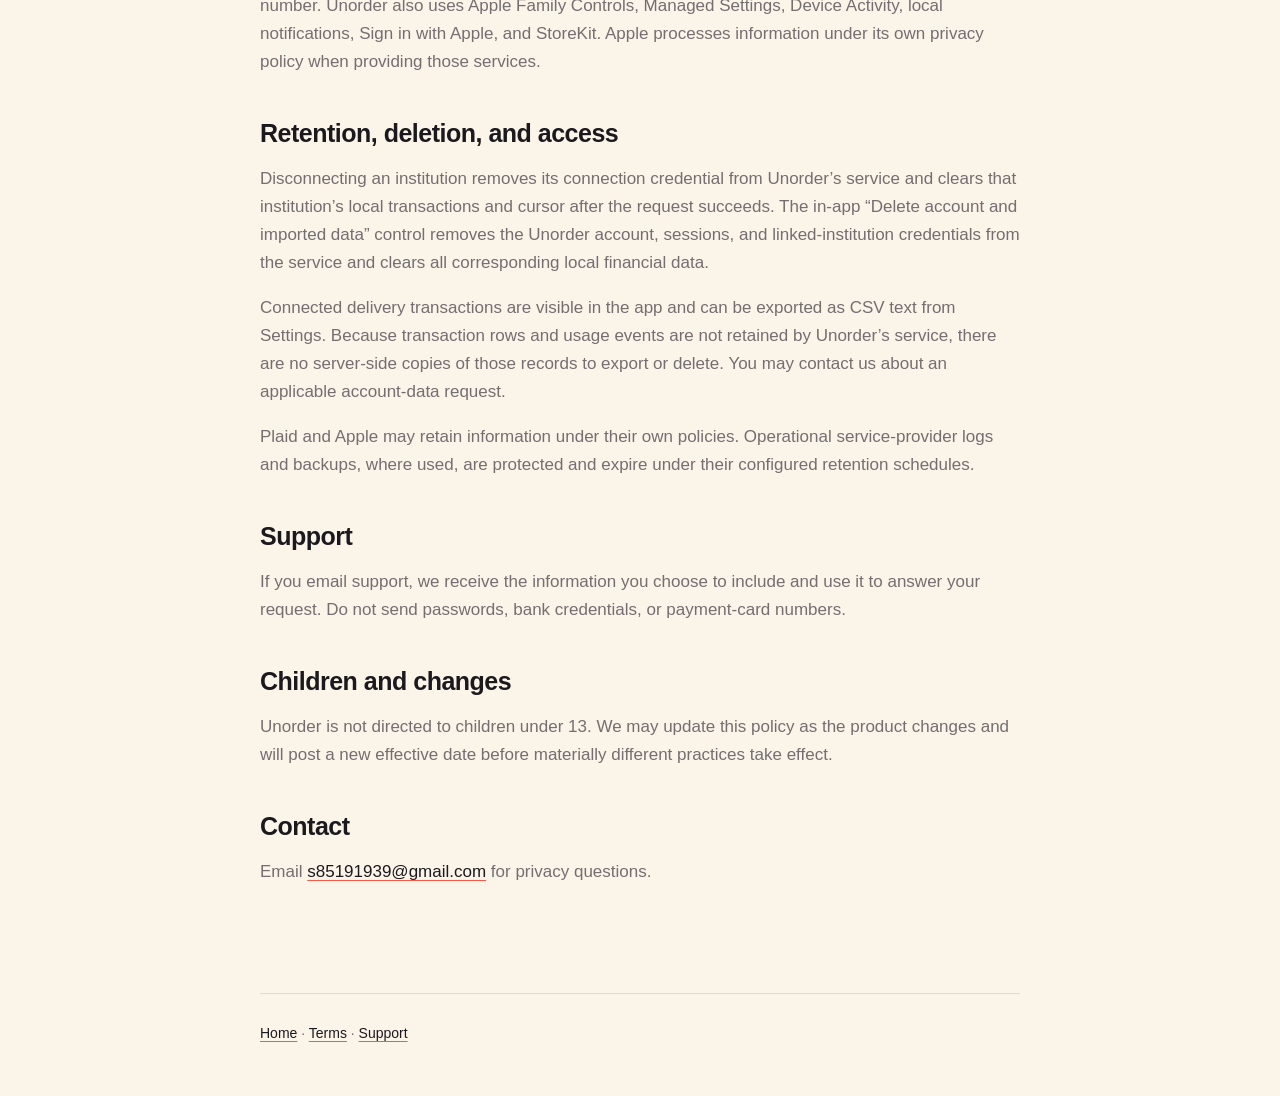
==== commit 706a97ac: "Remove unused Sign in with Apple name disclosure" ====
--- a/privacy.html
+++ b/privacy.html
@@ -15,7 +15,7 @@
   <h2>Screen Time information stays on your device</h2>
   <p>Your chosen Screen Time apps, categories, and websites are represented by Apple as opaque selection tokens. Unorder stores those tokens in its App Group so its Screen Time extensions can shield your selections. Unorder does not upload the selections, tokens, or device-activity reports to its servers or include them in analytics.</p>
   <h2>Account and connected spending</h2>
-  <p>You do not need an account for core Screen Time protection. If you choose connected spending, Unorder uses Sign in with Apple to create an account. We retain Apple’s account identifier and an optional given name to authenticate and support that account. Apple’s identity credential may contain an email address, but Unorder does not store it.</p>
+  <p>You do not need an account for core Screen Time protection. If you choose connected spending, Unorder uses Sign in with Apple to create an account. We retain Apple’s account identifier to authenticate that account. Unorder does not request your name or email address through Sign in with Apple.</p>
   <p>With your permission, Plaid connects Unorder to a financial institution. Unorder’s service retains the encrypted read-only connection token, institution name, and connection status needed to request updates. During a sync, the service relays transaction changes to your iPhone and does not retain transaction rows, merchant names, amounts, transaction sync cursors, classifications, or correction rules. Classification and corrections happen locally on your iPhone. We do not receive your bank password or full payment-card number. Transactions can be pending, delayed, renamed, or corrected; Unorder does not see prices or cart contents inside delivery apps.</p>
   <h2>Private usage insights</h2>
   <p>Optional coarse usage counts are off until you opt in. If enabled, counts such as onboarding completion or completed pauses are stored only on your iPhone. Unorder does not upload events to a custom analytics endpoint. Paid functionality does not depend on this choice, and turning it off stops new local counts.</p>
